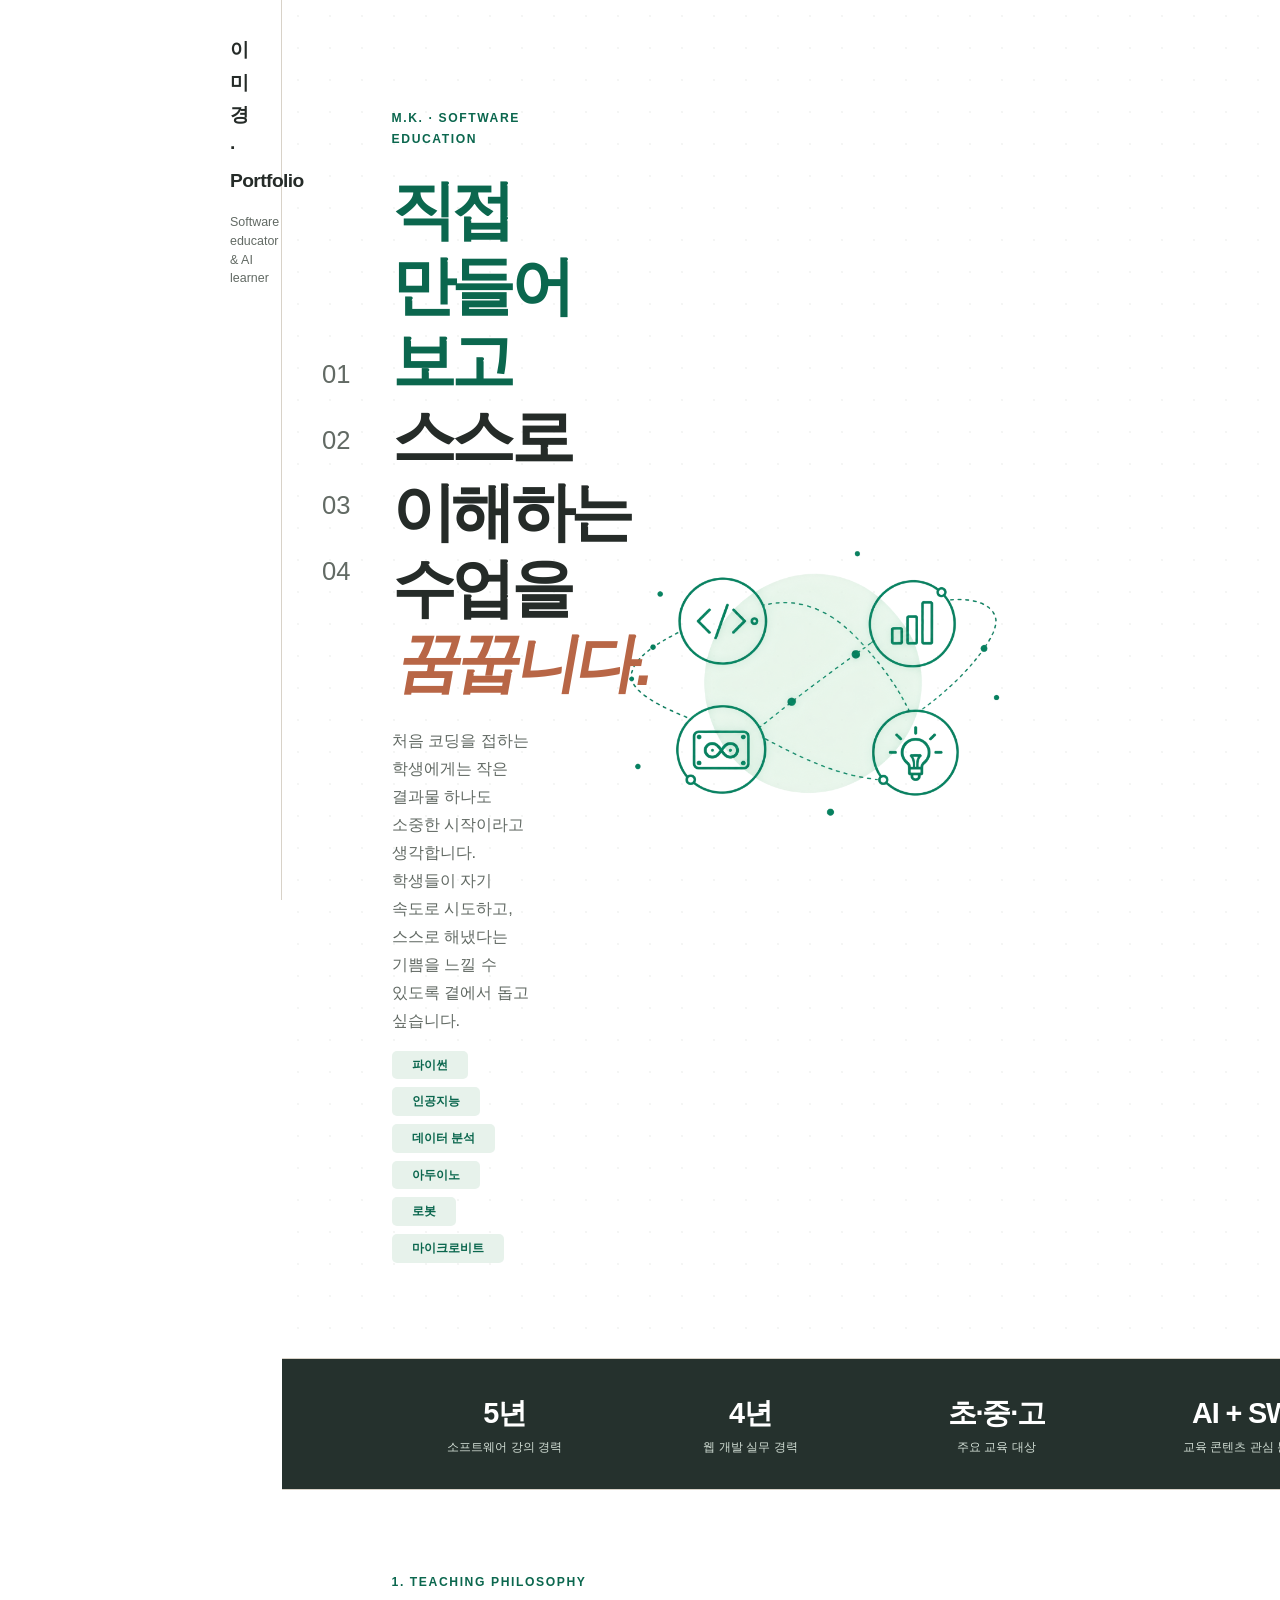
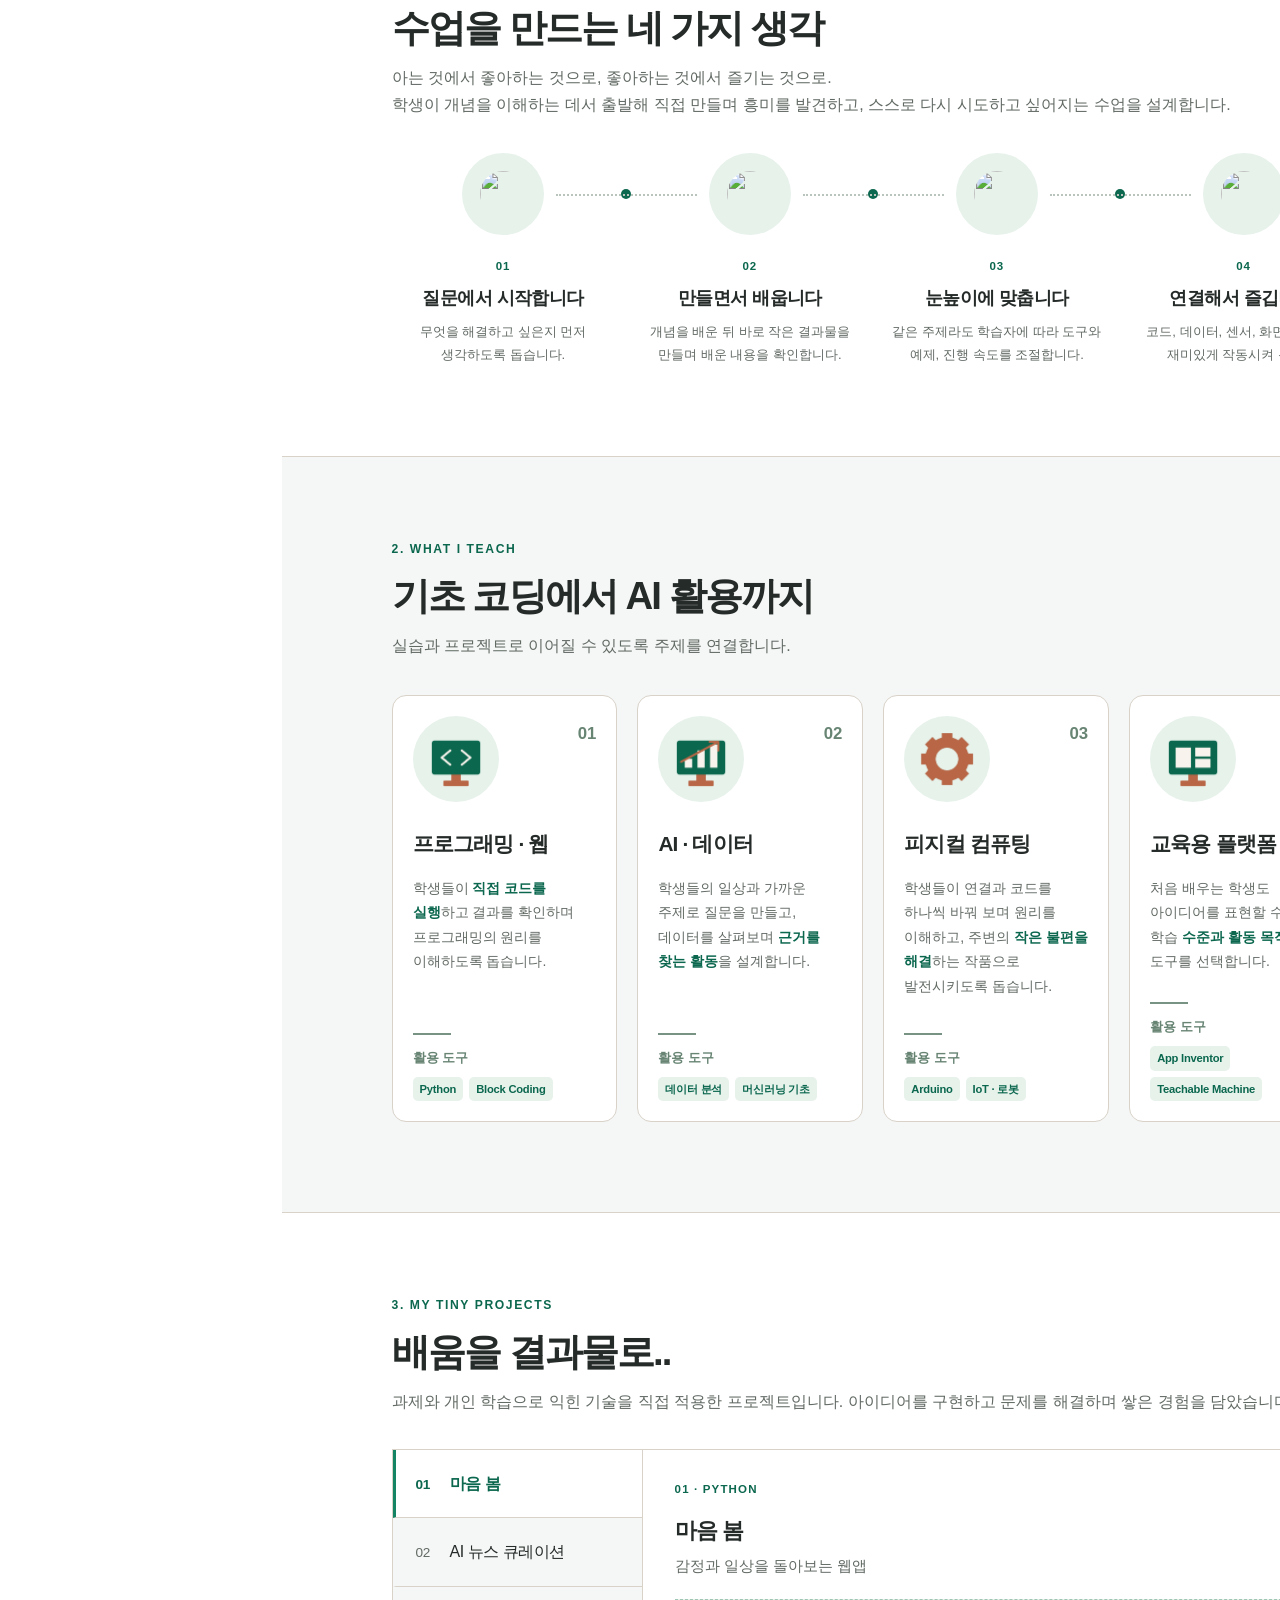
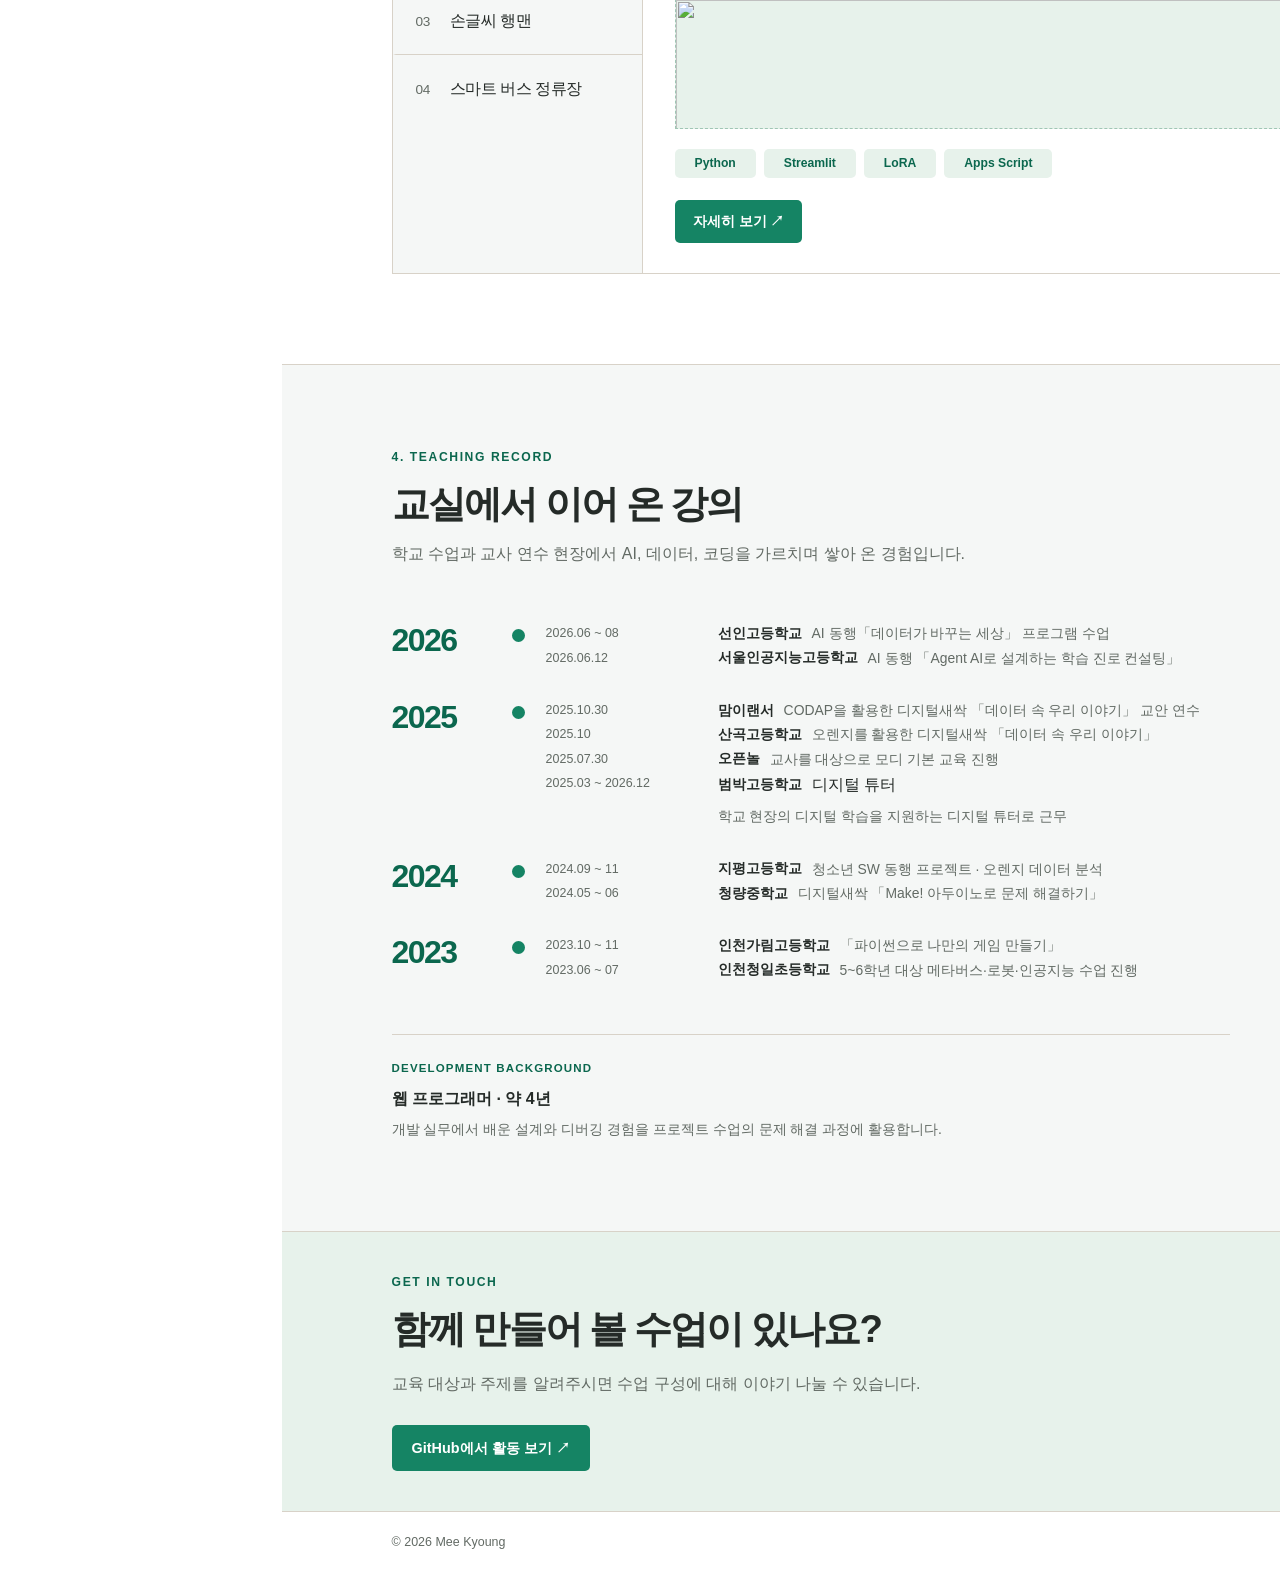
==== index_v2.html @ 3b34ba1f "1111 modify" ====
<!DOCTYPE html>
<html lang="ko">
<head>
  <meta charset="UTF-8">
  <meta name="viewport" content="width=device-width, initial-scale=1.0">
  <meta name="description" content="이미경 소프트웨어 강사의 AI·데이터 분석·피지컬 컴퓨팅 교육 포트폴리오">
  <title>이미경 | 만들면서 배우는 소프트웨어</title>
  <link rel="stylesheet" href="./lib/styles_v2.css">
  <script src="./lib/script_v2.js" defer></script>
</head>
<body>
  <!-- 왼쪽 메뉴 시작 -->
  <header class="site-header">
    <nav class="nav" aria-label="주 메뉴">
      <a class="logo" href="#top">
        <strong>이미경 · Portfolio</strong>
        <span>Software educator<br>&amp; AI learner</span>
      </a>
      <button class="menu-toggle" type="button" aria-label="메뉴 열기"
              aria-expanded="false" aria-controls="nav-links">☰</button>

      <div class="nav-links" id="nav-links">
        <a href="#philosophy"><small>01</small><span class="nav-label">PHILOSOPHY</span></a>
        <a href="#skills"><small>02</small><span class="nav-label">WHAT I TEACH</span></a>
        <a href="#projects"><small>03</small><span class="nav-label">MY TINY PROJECTS</span></a>
        <a href="#career"><small>04</small><span class="nav-label">TEACHING RECORD</span></a>
        <!-- <a href="#resources"><small>05</small><span class="nav-label">CLASS RESOURCES</span></a> -->
      </div>
    </nav>
  </header>
  <!-- 왼쪽 메뉴 끝 -->

  <main>
    <!-- 첫 화면 소개 시작 -->
    <section class="hero" id="top">
      <div class="wrap hero-grid">
        <div class="hero-copy">
          <p class="eyebrow">M.K. · SOFTWARE EDUCATION</p>
          <h1>
<span class="highlight">직접 만들어 보고</span><br>
스스로 이해하는<br>
수업을 <span class="learn-emphasis">꿈꿉니다.</span></h1>
          <p class="hero-description">처음 코딩을 접하는 학생에게는 작은 결과물 하나도 소중한 시작이라고 생각합니다. 학생들이 자기 속도로 시도하고, 스스로 해냈다는 기쁨을 느낄 수 있도록 곁에서 돕고 싶습니다.</p>
          <div class="hero-tags" aria-label="주요 강의 주제">
              <span>파이썬</span><span>인공지능</span><span>데이터 분석</span><span>아두이노</span><span>로봇</span><span>마이크로비트</span>
          </div>
        </div>
        <div class="hero-art">
          <img src="./img/main.png">
        </div>
      </div>
    </section>
    <!-- 첫 화면 소개 끝 -->

    <!-- 경력 요약 숫자 시작 -->
    <section class="numbers">
      <div class="wrap number-grid">
        <div><strong>5년</strong><span>소프트웨어 강의 경력</span></div>
        <div><strong>4년</strong><span>웹 개발 실무 경력</span></div>
        <div><strong>초·중·고</strong><span>주요 교육 대상</span></div>
        <div><strong>AI + SW</strong><span>교육 콘텐츠 관심 분야</span></div>
      </div>
    </section>
    <!--  경력 요약 숫자 끝 -->

    <!--  강의 철학 시작 -->
    <section class="section" id="philosophy">
      <div class="wrap">
        <p class="section-label">1. TEACHING PHILOSOPHY</p>
        <div class="philosophy-heading">
          <h2>수업을 만드는 네 가지 생각</h2>
          <p class="section-lead">아는 것에서 좋아하는 것으로, 좋아하는 것에서 즐기는 것으로.<br>
          학생이 개념을 이해하는 데서 출발해 직접 만들며 흥미를 발견하고, 스스로 다시 시도하고 싶어지는 수업을 설계합니다.</p>
        </div>
        <div class="philosophy-grid">
          <article class="soft-card">
              <img class="philosophy-icon" src="img/icon-question.png" alt="" />
              <span class="card-number">01</span>
            <h3>질문에서 시작합니다</h3>
            <p>무엇을 해결하고 싶은지 먼저 생각하도록 돕습니다.</p>
          </article>
          <article class="soft-card">
              <img class="philosophy-icon" src="img/icon-making.png" alt="" />
              <span class="card-number">02</span>
            <h3>만들면서 배웁니다</h3>
            <p>개념을 배운 뒤 바로 작은 결과물을 만들며 배운 내용을 확인합니다.</p>
          </article>
          <article class="soft-card">
              <img class="philosophy-icon" src="img/icon-personalized.png" alt="" />
              <span class="card-number">03</span>
            <h3>눈높이에 맞춥니다</h3>
            <p>같은 주제라도 학습자에 따라 도구와 예제, 진행 속도를 조절합니다.</p>
          </article>
          <article class="soft-card">
              <img class="philosophy-icon" src="img/icon-connections.png" alt="" />
              <span class="card-number">04</span>
            <h3>연결해서 즐깁니다.</h3>
            <p>코드, 데이터, 센서, 화면을 연결해 재미있게 작동시켜 봅니다.</p>
          </article>
        </div>
      </div>
    </section>
    <!--  강의 철학 끝 -->

    <section class="section section-tint" id="skills">
      <div class="wrap">
        <p class="section-label">2. WHAT I TEACH</p>
        <h2>기초 코딩에서 AI 활용까지</h2>
        <p class="section-lead">실습과 프로젝트로 이어질 수 있도록 주제를 연결합니다.</p>
        
        <div class="skill-grid-4col">

          <article class="skill-card">
            <div class="card-icon-wrapper">
              <div class="icon-circle">
                <img src="./img/icon_code.png" alt="" width="58" height="58">
              </div>
              <span class="skill-card-number" aria-hidden="true">01</span>
            </div>
            <div class="card-content">
              <h3>프로그래밍 · 웹</h3>
              <p class="skill-desc-v2">학생들이 <strong>직접 코드를 실행</strong>하고 결과를 확인하며 프로그래밍의 원리를 이해하도록 돕습니다.</p>
            </div>
            <div class="card-footer">
              <p class="card-tools-label">활용 도구</p>
              <div class="card-tags" aria-label="프로그래밍 · 웹 활용 도구">
                <span>Python</span>
                <span>Block Coding</span>
              </div>
            </div>
          </article>

          <article class="skill-card">
            <div class="card-icon-wrapper">
              <div class="icon-circle">
                <img src="./img/icon_chart.png" alt="" width="58" height="58">
              </div>
              <span class="skill-card-number" aria-hidden="true">02</span>
            </div>
            <div class="card-content">
              <h3>AI · 데이터</h3>
              <p class="skill-desc-v2">학생들의 일상과 가까운 주제로 질문을 만들고, 데이터를 살펴보며 <strong>근거를 찾는 활동</strong>을 설계합니다.</p>
            </div>
            <div class="card-footer">
              <p class="card-tools-label">활용 도구</p>
              <div class="card-tags" aria-label="AI · 데이터 활용 도구">
                <span>데이터 분석</span>
                <span>머신러닝 기초</span>
              </div>
            </div>
          </article>

          <article class="skill-card">
            <div class="card-icon-wrapper">
              <div class="icon-circle">
                <img src="./img/icon_gear.png" alt="" width="58" height="58">
              </div>
              <span class="skill-card-number" aria-hidden="true">03</span>
            </div>
            <div class="card-content">
              <h3>피지컬 컴퓨팅</h3>
              <p class="skill-desc-v2">학생들이 연결과 코드를 하나씩 바꿔 보며 원리를 이해하고, 주변의 <strong>작은 불편을 해결</strong>하는 작품으로 발전시키도록 돕습니다.</p>
            </div>
            <div class="card-footer">
              <p class="card-tools-label">활용 도구</p>
              <div class="card-tags" aria-label="피지컬 컴퓨팅 활용 도구">
                <span>Arduino</span>
                <span>IoT · 로봇</span>
              </div>
            </div>
          </article>

          <article class="skill-card">
            <div class="card-icon-wrapper">
              <div class="icon-circle">
                <img src="./img/icon_platform.png" alt="" width="58" height="58">
              </div>
              <span class="skill-card-number" aria-hidden="true">04</span>
            </div>
            <div class="card-content">
              <h3>교육용 플랫폼</h3>
              <p class="skill-desc-v2">처음 배우는 학생도 아이디어를 표현할 수 있도록 학습 <strong>수준과 활동 목적</strong>에 맞는 도구를 선택합니다.</p>
            </div>
            <div class="card-footer">
              <p class="card-tools-label">활용 도구</p>
              <div class="card-tags" aria-label="교육용 플랫폼 활용 도구">
                <span>App Inventor</span>
                <span>Teachable Machine</span>
              </div>
            </div>
          </article>

        </div>

      </div>
    </section>
    <!--  강의 분야 끝 -->

    <!--  프로젝트 시작 -->       
    <section class="section" id="projects">
      <div class="wrap">
        <p class="section-label">3. MY TINY PROJECTS</p>
        <h2>배움을 결과물로..</h2>
        <p class="section-lead">과제와 개인 학습으로 익힌 기술을 직접 적용한 프로젝트입니다. 아이디어를 구현하고 문제를 해결하며 쌓은 경험을 담았습니다.</p>
        <div class="project-split">
          <!--  왼쪽 프로젝트 목록 시작 -->
          <div class="project-list">
            <button class="project-tab is-active" type="button" data-preview="maeum" aria-current="true"><small>01</small><span>마음 봄</span></button>
            <button class="project-tab" type="button" data-preview="news"><small>02</small><span>AI 뉴스 큐레이션</span></button>
            <button class="project-tab" type="button" data-preview="hangman"><small>03</small><span>손글씨 행맨</span></button>
            <button class="project-tab" type="button" data-preview="iot"><small>04</small><span>스마트 버스 정류장</span></button>
          </div>
          <!--   왼쪽 프로젝트 목록 끝 -->
          <!--   오른쪽 미리보기 패널 시작 (프로젝트마다 1개) -->
          <div class="project-preview">
            <div class="project-pane" data-pane="maeum">
              <span class="project-top">01 · PYTHON </span>
              <strong>마음 봄</strong>
              <p class="project-summary">감정과 일상을 돌아보는 웹앱</p>
              <img class="project-shot" src="./img/mind_small.png">
              <div class="pill-list"><span>Python</span><span>Streamlit</span><span>LoRA</span><span>Apps Script</span></div>
              <button class="project-more" type="button" data-project="maeum" aria-haspopup="dialog">자세히 보기 ↗</button>
            </div>
            <div class="project-pane" data-pane="news" hidden>
              <span class="project-top">02 · AI LITERACY</span>
              <strong>AI 뉴스 큐레이션</strong>
              <p class="project-summary">AI 타임즈 최신 뉴스 Brifing 웹앱</p>
              <img class="project-shot" src="./img/news_small.png">
              <div class="pill-list"><span>Python</span><span>Streamlit</span><span>Gemini API</span></div>
              <button class="project-more" type="button" data-project="news" aria-haspopup="dialog">자세히 보기 ↗</button>
            </div>
            <div class="project-pane" data-pane="hangman" hidden>
              <span class="project-top">03 · GAME</span>
              <strong>손글씨 행맨</strong>
              <p class="project-summary">직접 쓴 글자로 진행하는 단어 게임</p>
              <img class="project-shot" src="./img/hang_small.png">
              <div class="pill-list"><span>Python</span><span>Streamlit</span><span>EMNIST</span></div>
              <button class="project-more" type="button" data-project="hangman" aria-haspopup="dialog">자세히 보기 ↗</button>
            </div>
            <div class="project-pane" data-pane="iot" hidden>
              <span class="project-top">04 · ARDUINO IOT</span>
              <strong>교통 약자를 위한 스마트 버스정류장</strong>
              <p class="project-summary">전광판 웹앱, Arduino 버스정류장</p>
              <img class="project-shot" src="./img/bus_small.png">
              <div class="pill-list"><span>Arduino</span><span>Serial</span><span>Streamlit</span></div>
              <button class="project-more" type="button" data-project="iot" aria-haspopup="dialog">자세히 보기 ↗</button>
            </div>
          </div>
          <!-- 오른쪽 미리보기 패널 끝 -->
        </div>
      </div>
    </section>
    <!--  프로젝트 끝 -->


    <!--  강의 경력 시작 -->
    <section class="section section-tint" id="career" aria-labelledby="career-title">
      <div class="wrap">
        <p class="section-label">4. TEACHING RECORD</p>
        <h2 id="career-title">교실에서 이어 온 강의</h2>
        <p class="section-lead">학교 수업과 교사 연수 현장에서 AI, 데이터, 코딩을 가르치며 쌓아 온 경험입니다.</p>
        <!-- 연도별로 묶고, 각 연도 안에서는 최근 이력부터 배치합니다. -->
        <div class="career-timeline">
          <div class="career-year-group">
            <h3 class="career-year">2026</h3>
            <ol class="career-events career-events--inline">
              <li class="career-event">
                <div class="career-date">
                  <time datetime="2026-06">2026.06 ~ 08</time>
                </div>
                <div class="career-content career-meta">
                  <span class="career-school">선인고등학교</span>
                  <p>AI 동행「데이터가 바꾸는 세상」 프로그램 수업</p>
                </div>
              </li>
              <li class="career-event">
                <div class="career-date">
                  <time datetime="2026-06-12">2026.06.12</time>
                </div>
                <div class="career-content career-meta">
                  <span class="career-school">서울인공지능고등학교</span>
                  <p>AI 동행 「Agent AI로 설계하는 학습 진로 컨설팅」</p>
                </div>
              </li>
            </ol>
          </div>

          <div class="career-year-group">
            <h3 class="career-year">2025</h3>
            <ol class="career-events career-events--inline">
              <li class="career-event">
                <div class="career-date">
                  <time>2025.10.30</time>
                </div>
                <div class="career-content career-meta">
                  <span class="career-school">맘이랜서</span>
                  <p>CODAP을 활용한 디지털새싹 「데이터 속 우리 이야기」 교안 연수</p>
                </div>
              </li>
              <li class="career-event">
                <div class="career-date">
                  <time>2025.10</time>
                </div>
                <div class="career-content career-meta">
                  <span class="career-school">산곡고등학교</span>
                  <p>오렌지를 활용한 디지털새싹 「데이터 속 우리 이야기」</p>
                </div>
              </li>
              <li class="career-event">
                <div class="career-date">
                  <time>2025.07.30</time>
                </div>
                <div class="career-content career-meta">
                  <span class="career-school">오픈놀</span>
                  <p>교사를 대상으로 모디 기본 교육 진행</p>
                </div>
              </li> 
              <li class="career-event">
                <div class="career-date">
                  <time>2025.03 ~ 2026.12</time>
                </div>
                <div class="career-content career-meta">
                  <span class="career-school">범박고등학교</span>
                  <span class="career-role">디지털 튜터</span>
                  <p>학교 현장의 디지털 학습을 지원하는 디지털 튜터로 근무</p>
                </div>
              </li>                            
            </ol>
          </div>
          
          <div class="career-year-group">
            <h3 class="career-year">2024</h3>
            <ol class="career-events career-events--inline">
              <li class="career-event">
                <div class="career-date">
                  <time>2024.09 ~ 11</time>
                </div>
                <div class="career-content career-meta">
                  <span class="career-school">지평고등학교</span>
                  <p>청소년 SW 동행 프로젝트 · 오렌지 데이터 분석</p>
                </div>
              </li>
              <li class="career-event">
                <div class="career-date">
                  <time>2024.05 ~ 06</time>
                </div>
                <div class="career-content career-meta">
                  <span class="career-school">청량중학교</span>
                  <p>디지털새싹 「Make! 아두이노로 문제 해결하기」</p>
                </div>
              </li>
            </ol>
          </div>
          
          <div class="career-year-group">
            <h3 class="career-year">2023</h3>
            <ol class="career-events career-events--inline">
              <li class="career-event">
                <div class="career-date">
                  <time>2023.10 ~ 11</time>
                </div>
                <div class="career-content career-meta">
                  <span class="career-school">인천가림고등학교</span>
                  <p>「파이썬으로 나만의 게임 만들기」</p>
                </div>
              </li>
              <li class="career-event">
                <div class="career-date">
                  <time>2023.06 ~ 07</time>
                </div>
                <div class="career-content career-meta">
                  <span class="career-school">인천청일초등학교</span>
                  <p>5~6학년 대상 메타버스·로봇·인공지능 수업 진행</p>
                </div>
              </li>
            </ol>
          </div>
        </div>
        <div class="background">
          <span>DEVELOPMENT BACKGROUND</span>
          <strong>웹 프로그래머 · 약 4년</strong>
          <p>개발 실무에서 배운 설계와 디버깅 경험을 프로젝트 수업의 문제 해결 과정에 활용합니다.</p>
        </div>
      </div>
    </section>
    <!-- 강의 경력 끝 -->

    <!-- 강의 문의 시작 -->
    <section class="contact" id="contact">
      <div class="wrap contact-inner">
        <p class="section-label">GET IN TOUCH</p>
        <h2>함께 만들어 볼 수업이 있나요?</h2>
        <p>교육 대상과 주제를 알려주시면 수업 구성에 대해 이야기 나눌 수 있습니다.</p>
        <a class="btn btn-primary" href="https://github.com/huduby777" target="_blank">GitHub에서 활동 보기 ↗</a>
      </div>
    </section>
    <!-- 강의 문의 끝 -->
  </main>

  <!-- 화면 오른쪽 아래 TOP 버튼 시작 -->
  <button class="back-to-top" id="back-to-top" type="button">TOP ↑</button>
  <!-- 화면 오른쪽 아래 TOP 버튼 끝 -->

  <!-- 프로젝트 상세 팝업 시작 -->
  <dialog class="project-dialog" id="project-dialog">
    <button class="dialog-close" type="button">×</button>
    <p class="section-label" id="dialog-category"></p>
    <h2 id="dialog-title"></h2>
    <div id="dialog-img">이미지</div>
    <div id="dialog-details"></div>
  </dialog>
  <!-- 프로젝트 상세 팝업 끝 -->

  <!-- 푸터 시작 -->
  <footer class="footer"><div class="wrap"><span>© <span id="year"></span> Mee Kyoung </span>&nbsp;</div></footer>
  <!-- 푸터 끝 -->
</body>
</html>
---- lib/styles_v2.css ----
/* 1. 색상과 기본 설정 */
:root {
  --accent: #158464;
  --accent-dark: #0b674e;
  --accent-soft: #e7f2eb;
  --ink: #252b28;
  --muted: #626a64;
  --paper: #ffffff;
  --wash: #f5f7f6;
  --card: #ffffff;
  --line: #d8d2c8;
  --dark: #25312d;
  --sidebar-width: clamp(100px, 22vw, 420px);
}
* { box-sizing: border-box; }
html { scroll-behavior: smooth; }
body {
  margin: 0;
  color: var(--ink);
  background: var(--paper);
  font-family: "Pretendard", "Noto Sans KR", "Malgun Gothic", Arial, sans-serif;
  line-height: 1.7;
}
a { color: inherit; text-decoration: none; }
button { font: inherit; cursor: pointer; }
:focus-visible { outline: 3px solid var(--accent); outline-offset: 3px; }
.wrap {
  width: min(100% - 35px, 980px);
  margin-left: 110px;
  margin-right: auto;
  padding: 0;
}
section { scroll-margin-top: 20px; }

/* 2. 왼쪽 메뉴 */
.site-header {
  position: fixed;
  inset: 0 auto 0 0;
  z-index: 20;
  width: var(--sidebar-width);
  background: var(--paper);
  border-right: 1px solid var(--line);
}
.nav {
  height: 100%;
  padding: 34px 24px 34px 230px;
  display: flex;
  flex-direction: column;
}
.logo { display: flex; flex-direction: column; gap: 16px; }
.logo strong { font-size: 1.2rem; font-weight: 750; letter-spacing: -.03em; }
.logo span { color: var(--muted); font-size: .78rem; line-height: 1.5; }
.nav-links {
  display: flex;
  flex-direction: column;
  gap: 8px;
  margin-top: 58px;
}
.nav-links a {
  position: relative;
  align-self: flex-start;
  display: flex;
  align-items: baseline;
  margin-left: 80px;
  padding: 7px 12px;
  font-size: 1.0rem;
}
.nav-links small {
  width: 18px;
  color: var(--muted);
  font-size: 1.6rem;
  transition: color .2s;
}
.nav-links a:hover small, .nav-links a.is-active small { color: var(--accent-dark); font-weight: 700; }
.nav-links .nav-label {
  position: absolute;
  right: 100%;
  top: 50%;
  padding-right: 4px;
  white-space: nowrap;
  color: var(--accent-dark);
  font-weight: 700;
  opacity: 0;
  visibility: hidden;
  pointer-events: none;
  transform: translateY(calc(-50% + 14px));
  transition: opacity .3s ease, transform .3s ease, visibility .3s;
}
/* 현재 활성화된 섹션(.is-active)일 때도 메뉴명이 보이도록 추가 */
.nav-links a:hover .nav-label,
.nav-links a:focus-visible .nav-label,
.nav-links a.is-active .nav-label {
  opacity: 1;
  visibility: visible;
  pointer-events: auto;
  transform: translateY(-50%);
}
.menu-toggle { display: none; }
main, .footer { margin-left: var(--sidebar-width); }

/* 3. 첫 화면 소개 */
.hero {
  background-color: var(--paper);
  background-image: radial-gradient(circle, rgba(107, 121, 111, .07) .7px, transparent 1px);
  background-size: 32px 32px;
  border-bottom: 1px solid var(--line);
  padding: 108px 0 95px;
}
.hero .wrap.hero-grid {
  width: min(calc(100% - 350px), 1400px);
  margin-left: 110px;
  margin-right: auto;
  display: grid;
  grid-template-columns: minmax(0, 1fr) minmax(300px, 450px);
  align-items: center;
  gap: 48px;
}
.hero-art img { display: block; width: 100%; height: auto; }
.hero-copy { max-width: 760px; }
.eyebrow, .section-label {
  margin: 0;
  color: var(--accent-dark);
  font-size: .76rem;
  letter-spacing: .13em;
  font-weight: 800;
}
.hero h1 {
  font-size: clamp(2.1rem, 5vw, 4.1rem);
  line-height: 1.18;
  letter-spacing: -.07em;
  word-break: keep-all;
  margin: 24px 0;
}
.highlight { color: var(--accent-dark); }
.hero-description {
  max-width: 650px;
  color: var(--muted);
  font-size: 1.03rem;
  word-break: keep-all;
}
.hero .learn-emphasis {
  display: inline-block;
  color: #B86646;             /* 차분한 주황빛 갈색 */
  font-style: normal;
  transform: skewX(-10deg);    /* 오른쪽으로 살짝 기울이기 */
  transform-origin: left bottom;
}
.btn {
  display: inline-flex;
  align-items: center;
  justify-content: center;
  min-height: 46px;
  padding: 10px 20px;
  border-radius: 5px;
  font-size: .9rem;
  font-weight: 750;
}
.btn-primary { background: var(--accent); color: #fff; }
.btn-secondary { border: 1px solid var(--line); background: var(--card); }
.hero-tags, .pill-list { display: flex; flex-wrap: wrap; gap: 8px; }
.hero-tags span, .pill-list span {
  padding: 4px 20px;
  color: var(--accent-dark);
  background: var(--accent-soft);
  border-radius: 5px;
  font-size: .76rem;
  font-weight: 700;
}
/**/
/* --------------------------------------
   2번 섹션 카드: 원형 아이콘 + 왼쪽 정렬
   이 영역에만 적용하도록 #skills 선택자로 범위를 제한합니다.
--------------------------------------- */
#skills .skill-grid-4col {
  display: grid;
  grid-template-columns: repeat(4, minmax(0, 1fr));
  gap: 20px;
  margin-top: 36px;
  align-items: stretch;
}

#skills .skill-card {
  /* 아이콘 원의 위쪽·왼쪽 여백을 같은 값으로 유지합니다. */
  --skill-card-padding: 20px;
  display: flex;
  flex-direction: column;
  min-width: 0;
  padding: var(--skill-card-padding);
  background: var(--card);
  border: 1px solid var(--line);
  border-radius: 14px;
}

#skills .card-icon-wrapper {
  display: flex;
  align-items: flex-start;
  justify-content: space-between;
  gap: 12px;
  margin: 0 0 28px;
}

#skills .icon-circle {
  display: flex;
  align-items: center;
  justify-content: center;
  flex: 0 0 86px;
  width: 86px;
  height: 86px;
  border-radius: 50%;
  background: var(--accent-soft);
}

#skills .icon-circle img {
  display: block;
  width: 58px;
  height: 58px;
  object-fit: contain;
}

#skills .skill-card-number {
  margin-top: 8px;
  color: #688574;
  font-size: 1.05rem;
  font-weight: 800;
  line-height: 1.2;
}

#skills .card-content {
  flex: 1;
  min-width: 0;
  text-align: left;
}

#skills .card-content h3 {
  margin: 0 0 18px;
  color: var(--ink);
  font-size: 1.3rem;
  font-weight: 800;
  line-height: 1.35;
  letter-spacing: -0.04em;
  word-break: keep-all;
}

#skills .skill-desc-v2 {
  margin: 0;
  color: var(--muted);
  font-size: 0.875rem;
  line-height: 1.75;
  word-break: keep-all;
  overflow-wrap: anywhere;
}

#skills .skill-desc-v2 strong {
  color: var(--accent-dark);
  font-weight: 800;
}

#skills .card-footer {
  margin-top: 28px;
}

#skills .card-footer::before {
  content: "";
  display: block;
  width: 38px;
  height: 2px;
  margin-bottom: 14px;
  background: #789283;
}

#skills .card-tools-label {
  margin: 0 0 10px;
  color: #688574;
  font-size: 0.8rem;
  font-weight: 700;
  line-height: 1.4;
}

#skills .card-tags {
  display: flex;
  flex-wrap: wrap;
  align-items: flex-start;
  gap: 6px;
}

#skills .card-tags span {
  display: inline-block;
  padding: 4px 7px;
  border-radius: 5px;
  background: var(--accent-soft);
  color: var(--accent-dark);
  font-size: 0.7rem;
  font-weight: 800;
  line-height: 1.5;
  letter-spacing: -0.02em;
  white-space: nowrap;
}

/**/
/* 4. 경력 요약 */
.numbers {
  padding: 30px 0;
  background: var(--dark);
  color: #fff;
  border-bottom: 1px solid var(--line);
}
.number-grid {
  display: grid;
  grid-template-columns: repeat(4, 1fr);
  gap: 20px;
  text-align: center;
}
.number-grid div { display: grid; }
.number-grid strong { font-size: 1.8rem; letter-spacing: -.04em; }
.number-grid span { color: #d3dfd6; font-size: .78rem; }

/* 5. 공통 섹션과 강의 분야 */
.section { padding: 82px 0 90px; border-bottom: 1px solid var(--line); }
.section-tint { background: var(--wash); }
.section h2, .contact h2 {
  margin: 11px 0;
  font-size: clamp(1.8rem, 3vw, 2.45rem);
  line-height: 1.3;
  letter-spacing: -.05em;
  word-break: keep-all;
}
.section-lead { margin: 0 0 34px; color: var(--muted); word-break: keep-all; }
.resource-card { background: var(--card); padding: 25px; }
.resource-card h3 { margin: 10px 0 7px; font-size: 1.08rem; letter-spacing: -.03em; }
.resource-card p { margin: 0; color: var(--muted); font-size: .9rem; }
.card-number, .resource-card > span { color: var(--accent-dark); font-size: .82rem; font-weight: 800; }

/* 6. 강의 철학 */
.philosophy-grid {
  --icon-size: 82px;
  --gap: 24px;
  display: grid;
  grid-template-columns: repeat(4, minmax(0, 1fr));
  gap: var(--gap);
  border: 0;
  background: none;
  margin-top: 8px;
}
.soft-card {
  position: relative;
  display: flex;
  flex-direction: column;
  align-items: center;
  text-align: center;
  padding: 0;
  background: none;
}
.soft-card img.philosophy-icon {
  position: static;
  width: var(--icon-size);
  height: var(--icon-size);
  padding: 18px;
  border-radius: 50%;
  background: var(--accent-soft);
  object-fit: contain;
}
.soft-card .card-number { margin-top: 22px; font-size: .72rem; letter-spacing: .08em; }
.soft-card h3 {
  margin: 6px 0 8px;
  font-size: 1.15rem;
  letter-spacing: -.03em;
  word-break: keep-all;
}
.soft-card p {
  margin: 0;
  color: var(--muted);
  font-size: .82rem;
  word-break: keep-all;
}
.soft-card:not(:last-child)::after {
  content: "";
  position: absolute;
  top: calc(var(--icon-size) / 2);
  left: calc(50% + var(--icon-size) / 2 + 12px);
  width: calc(100% + var(--gap) - var(--icon-size) - 24px);
  border-top: 2px dotted #b9c4bc;
}
.soft-card:not(:last-child)::before {
  content: "";
  position: absolute;
  top: calc(var(--icon-size) / 2 - 5px);
  left: calc(100% + var(--gap) / 2 - 5px);
  width: 10px;
  height: 10px;
  border-radius: 50%;
  background: var(--accent-dark);
}

/* 7. 프로젝트 목록과 미리보기 */
.project-split {
  display: grid;
  grid-template-columns: 250px minmax(0, 1fr);
  border: 1px solid var(--line);
  background: var(--card);
}
.project-list { background: var(--wash); border-right: 1px solid var(--line); }
.project-tab {
  display: flex;
  gap: 14px;
  align-items: baseline;
  width: 100%;
  padding: 20px 20px;
  border: 0;
  border-bottom: 1px solid var(--line);
  border-left: 3px solid transparent;
  background: transparent;
  color: var(--ink);
  text-align: left;
  font-size: 1rem;
  letter-spacing: -.03em;
}
.project-tab:last-child { border-bottom: 0; }
.project-tab small { width: 20px; color: var(--muted); font-size: .85rem; }
.project-tab:hover { background: #eef2ef; }
.project-tab.is-active {
  background: var(--card);
  border-left-color: var(--accent);
  margin-right: -1px;
  color: var(--accent-dark);
  font-weight: 700;
}
.project-tab.is-active small { color: var(--accent-dark); font-weight: 800; }
.project-pane {
  display: flex;
  flex-direction: column;
  min-height: 360px;
  padding: 30px 32px;
}
.project-pane[hidden] { display: none; }
.project-top {
  color: var(--accent-dark);
  font-size: .72rem;
  font-weight: 800;
  letter-spacing: .1em;
}
.project-pane strong { margin: 12px 0 4px; font-size: 1.4rem; letter-spacing: -.04em; }
.project-summary { margin: 0; color: var(--muted); font-size: .92rem; }
.project-shot {
  display: flex;
  align-items: center;
  justify-content: center;
  width: 100%;
  height: 130px;
  margin: 20px 0;
  object-fit: cover;
  background: var(--accent-soft);
  border: 1px dashed #9fc6b4;
  color: var(--accent);
  font-size: 2.2rem;
}
.project-pane .pill-list { margin-bottom: 22px; }
.project-more {
  align-self: flex-start;
  margin-top: auto;
  padding: 10px 18px;
  border: 0;
  border-radius: 5px;
  background: var(--accent);
  color: #fff;
  font-size: .88rem;
  font-weight: 750;
}
.project-more:hover { background: var(--accent-dark); }

/* 8. 강의 이력 — 항목 간격 16px / 연도 간격 28px / 들여쓰기 30px */
#career { --career-item-gap: 16px; --career-year-gap: 28px; --career-list-indent: 30px; }
#career > .wrap { width: min(calc(100% - 160px), 980px); }
.career-timeline { display: grid; gap: var(--career-year-gap); padding: 20px 0; }
.career-year-group { display: grid; grid-template-columns: 92px minmax(0, 1fr); gap: 32px; }
.career-year {
  margin: 0;
  color: var(--accent-dark);
  font-size: 2rem;
  font-weight: 750;
  line-height: 1.2;
  letter-spacing: -.05em;
  font-variant-numeric: tabular-nums;
}
.career-events {
  display: grid;
  align-content: start;
  gap: var(--career-item-gap);
  min-width: 0;
  margin: 0;
  padding: 0 0 0 var(--career-list-indent);
  list-style: none;
}
.career-event {
  position: relative;
  display: grid;
  grid-template-columns: 148px minmax(0, 1fr);
  align-items: start;
  column-gap: 24px;
}
.career-event::before {
  content: "";
  position: absolute;
  top: 8px;
  left: calc(-1 * var(--career-list-indent) - 4px);
  width: 9px;
  height: 9px;
  border: 2px solid var(--accent);
  border-radius: 50%;
  background: var(--wash);
}
.career-event:first-child::before { background: var(--accent); }
.career-events--inline { gap: 0; }
.career-events--inline .career-event + .career-event::before { content: none; }
.career-date {
  padding-top: 2px;
  color: var(--muted);
  font-size: .78rem;
  line-height: 1.7;
  font-variant-numeric: tabular-nums;
  white-space: nowrap;
}
.career-date-note {
  display: block;
  margin-top: 4px;
  font-size: .72rem;
  white-space: normal;
}
.career-content { min-width: 0; }
.career-meta {
  display: flex;
  align-items: center;
  flex-wrap: wrap;
  gap: 6px 10px;
}
.career-school {
  font-size: .85rem;
  font-weight: 600;
  word-break: keep-all;
  overflow-wrap: anywhere;
}

.career-role-neutral { border-color: var(--line); background: transparent; color: var(--muted); }
.career-content p {
  margin: 0;
  color: var(--muted);
  font-size: .87rem;
  line-height: 1.75;
  word-break: keep-all;
  overflow-wrap: anywhere;
}
.career-sr-only {
  position: absolute;
  width: 1px;
  height: 1px;
  padding: 0;
  overflow: hidden;
  clip-path: inset(50%);
  white-space: nowrap;
  border: 0;
}

/* 9. 자료실과 개발 경력 */
.resource-grid {
  display: grid;
  grid-template-columns: repeat(3, minmax(0, 1fr));
  gap: 1px;
  border: 1px solid var(--line);
  background: var(--line);
}
.background { margin-top: 32px; padding-top: 24px; border-top: 1px solid var(--line); }
.background span {
  display: block;
  color: var(--accent-dark);
  font-size: .72rem;
  font-weight: 800;
  letter-spacing: .1em;
}
.background strong { display: block; margin: 6px 0; }
.background p { margin: 0; color: var(--muted); font-size: .87rem; }
.resource-card { min-height: 160px; }
.resource-card small {
  display: block;
  margin-top: 18px;
  color: var(--accent-dark);
  font-weight: 700;
}

/* 10. 연락처와 푸터 */
.contact {
  padding: 40px 0;
  background: var(--accent-soft);
  color: var(--ink);
  border-bottom: 1px solid var(--line);
}
.contact .section-label { color: var(--accent-dark); }
.contact p:not(.section-label) { margin-bottom: 28px; color: var(--muted); }
.footer { padding: 20px 0; color: var(--muted); font-size: .78rem; }
.footer .wrap { display: flex; justify-content: space-between; gap: 12px; }

/* 11. TOP 버튼 */
.back-to-top {
  position: fixed;
  z-index: 15;
  right: 24px;
  bottom: 24px;
  padding: 10px 14px;
  border: 1px solid var(--line);
  border-radius: 6px;
  background: var(--card);
  color: var(--accent-dark);
  box-shadow: 0 6px 22px rgba(25, 40, 31, .12);
  font-size: .8rem;
  font-weight: 800;
  opacity: 0;
  visibility: hidden;
  transform: translateY(8px);
  transition: opacity .2s, transform .2s, visibility .2s;
}
.back-to-top.is-visible { opacity: 1; visibility: visible; transform: translateY(0); }

/* 12. 프로젝트 팝업 — script.js 연결 선택자 유지 */
.project-dialog {
  width: 800px;
  max-width: 90vw;
  max-height: 85vh;
  overflow: auto;
  padding: 24px;
  border: 0;
  border-radius: 16px;
  background: var(--card);
  color: var(--ink);
}
.project-dialog::backdrop { background: rgba(15, 34, 26, .58); }
.project-dialog h2 { letter-spacing: -.05em; }
.project-dialog h3 { margin: 21px 0 5px; font-size: .98rem; }
.project-dialog p:not(.section-label) { margin: 0; color: var(--muted); font-size: .91rem; }
.dialog-close {
  position: absolute;
  top: 8px;
  right: 16px;
  border: 0;
  background: none;
  color: var(--ink);
  font-size: 2rem;
}
#dialog-img { margin: 20px 0; }
#dialog-img img {
  display: block;
  margin: 0 auto;
  max-width: 100%;
  height: auto;
  border: 1px solid #d1d5db;
  border-radius: 12px;
  padding: 6px;
  background-color: #fff;
  box-sizing: border-box;
}
#dialog-details p { white-space: pre-line; line-height: 1.8; }

/* 13. 반응형 — 동일 breakpoint를 한곳에 모았습니다. */
@media (max-width: 1100px) {
  .career-event { grid-template-columns: minmax(0, 1fr); row-gap: 8px; }
  .career-date-note { display: inline; margin-left: 8px; }
  .career-events--inline { gap: var(--career-item-gap); }
}
@media (max-width: 900px) {
  #career > .wrap { width: calc(100% - 48px); margin-inline: auto; }
  .site-header {
    position: relative;
    width: 100%;
    border-right: 0;
    border-bottom: 1px solid var(--line);
  }
  main,
  .footer { margin-left: 0; }
  .nav { height: auto; padding: 20px 24px; }
  .wrap { width: min(100% - 48px, 1080px); margin-inline: auto; padding: 0; }
  .nav-links a {
    align-self: stretch;
    margin-left: 0;
    padding: 7px 0;
    gap: 18px;
  }
  .nav-links a .nav-label,
  .nav-links a:hover .nav-label,
  .nav-links a:focus-visible .nav-label {
    position: static;
    opacity: 1;
    visibility: visible;
    pointer-events: auto;
    transform: none;
    padding-right: 0;
    color: inherit;
    font-weight: 400;
  }
  .nav-links a:hover .nav-label, .nav-links a.is-active .nav-label { color: var(--accent-dark); font-weight: 700; }
  .philosophy-grid { grid-template-columns: repeat(2, minmax(0, 1fr)); row-gap: 40px; }
  .soft-card::before, .soft-card::after { display: none !important; }
}
@media (max-width: 700px) {
  #career { --career-list-indent: 24px; --career-year-gap: 24px; }
  .career-year-group { grid-template-columns: minmax(0, 1fr); gap: 16px; }
  .career-year { font-size: 1.75rem; }
  .career-events { margin-left: 5px; }
  .career-date { white-space: normal; }
  .career-date time { white-space: nowrap; }
  .career-date-note { display: block; margin: 3px 0 0; }
  .project-split { grid-template-columns: 1fr; }
  .project-list { border-right: 0; border-bottom: 1px solid var(--line); }
  .project-pane { padding: 24px 20px; }
}
@media (max-width: 520px) {
  .philosophy-grid { grid-template-columns: 1fr; }
}
@media (max-width: 1000px) {
  #skills .skill-grid-4col {
    grid-template-columns: repeat(2, minmax(0, 1fr)); /* 아이패드 등에서는 2줄 2칸으로 */
  }
}

@media (max-width: 600px) {
  #skills .skill-grid-4col {
    grid-template-columns: 1fr; /* 스마트폰에서는 1줄 1칸으로 길게 */
  }
}
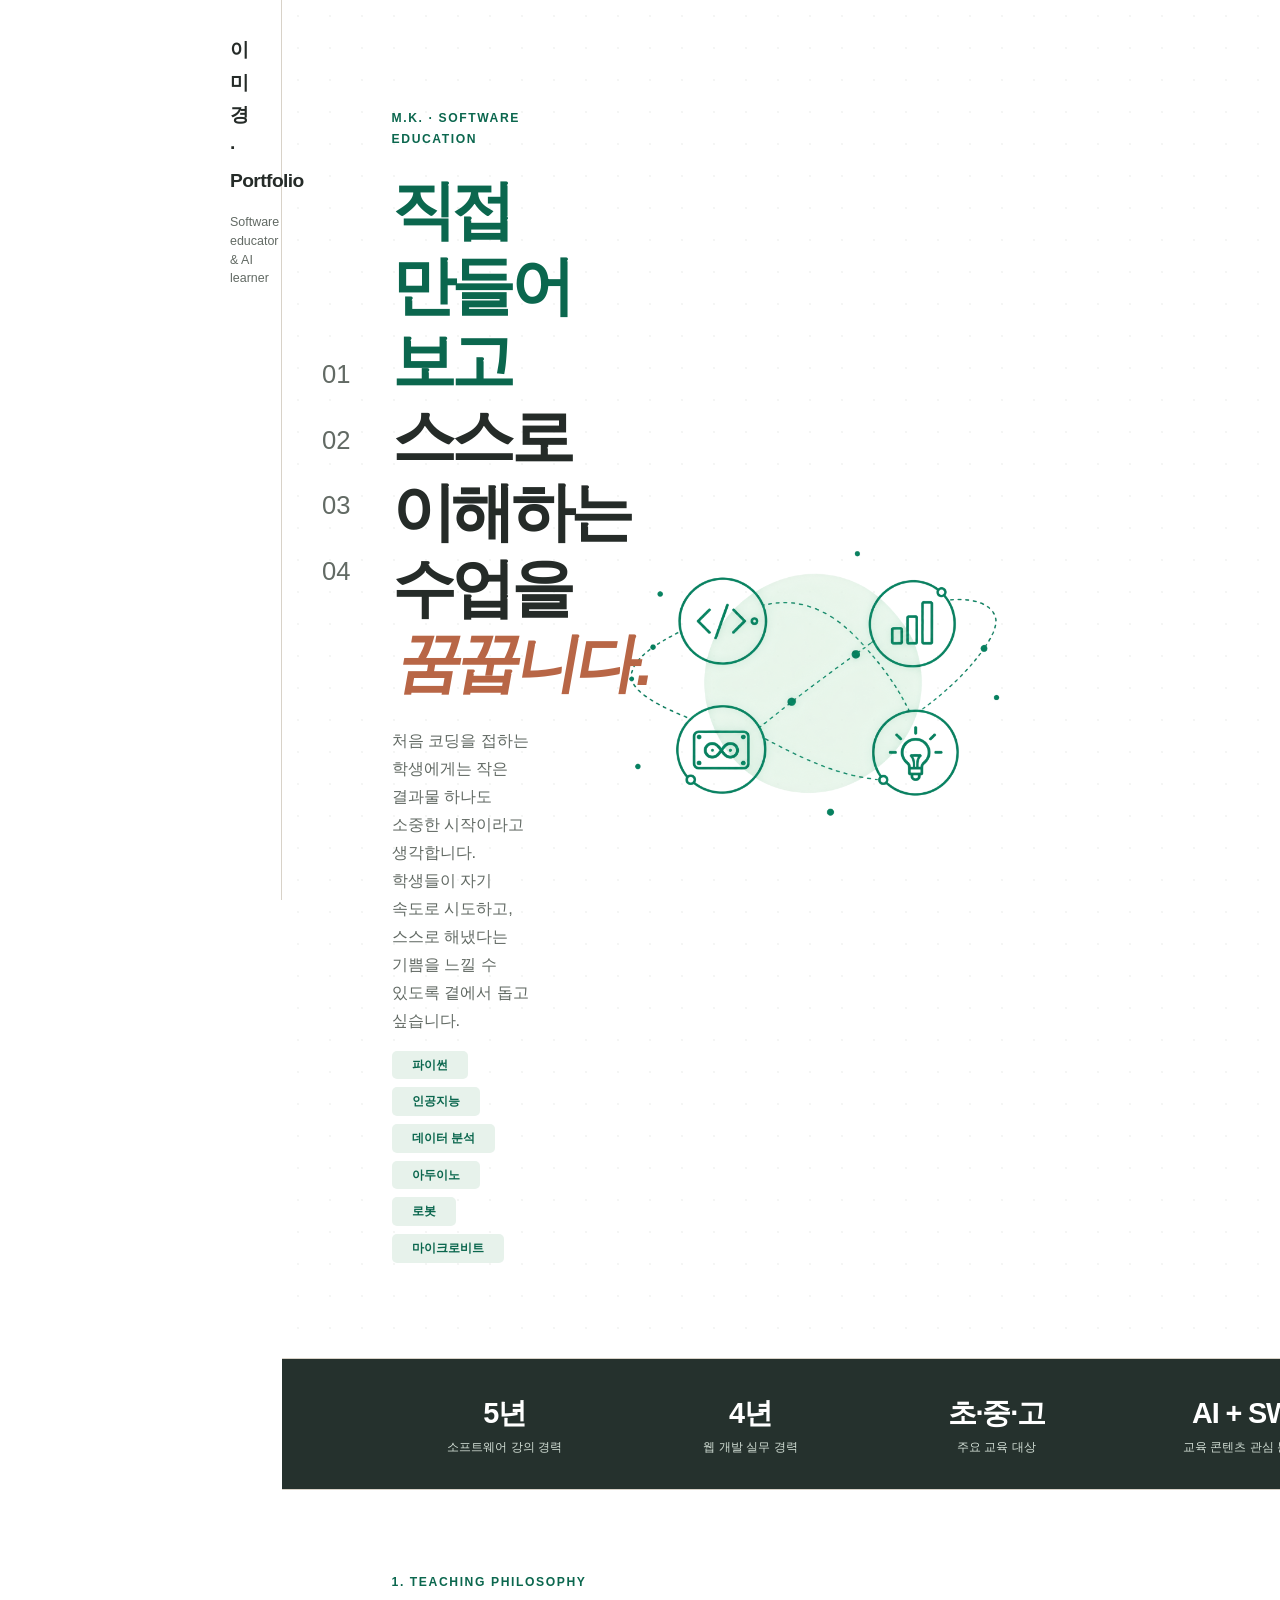
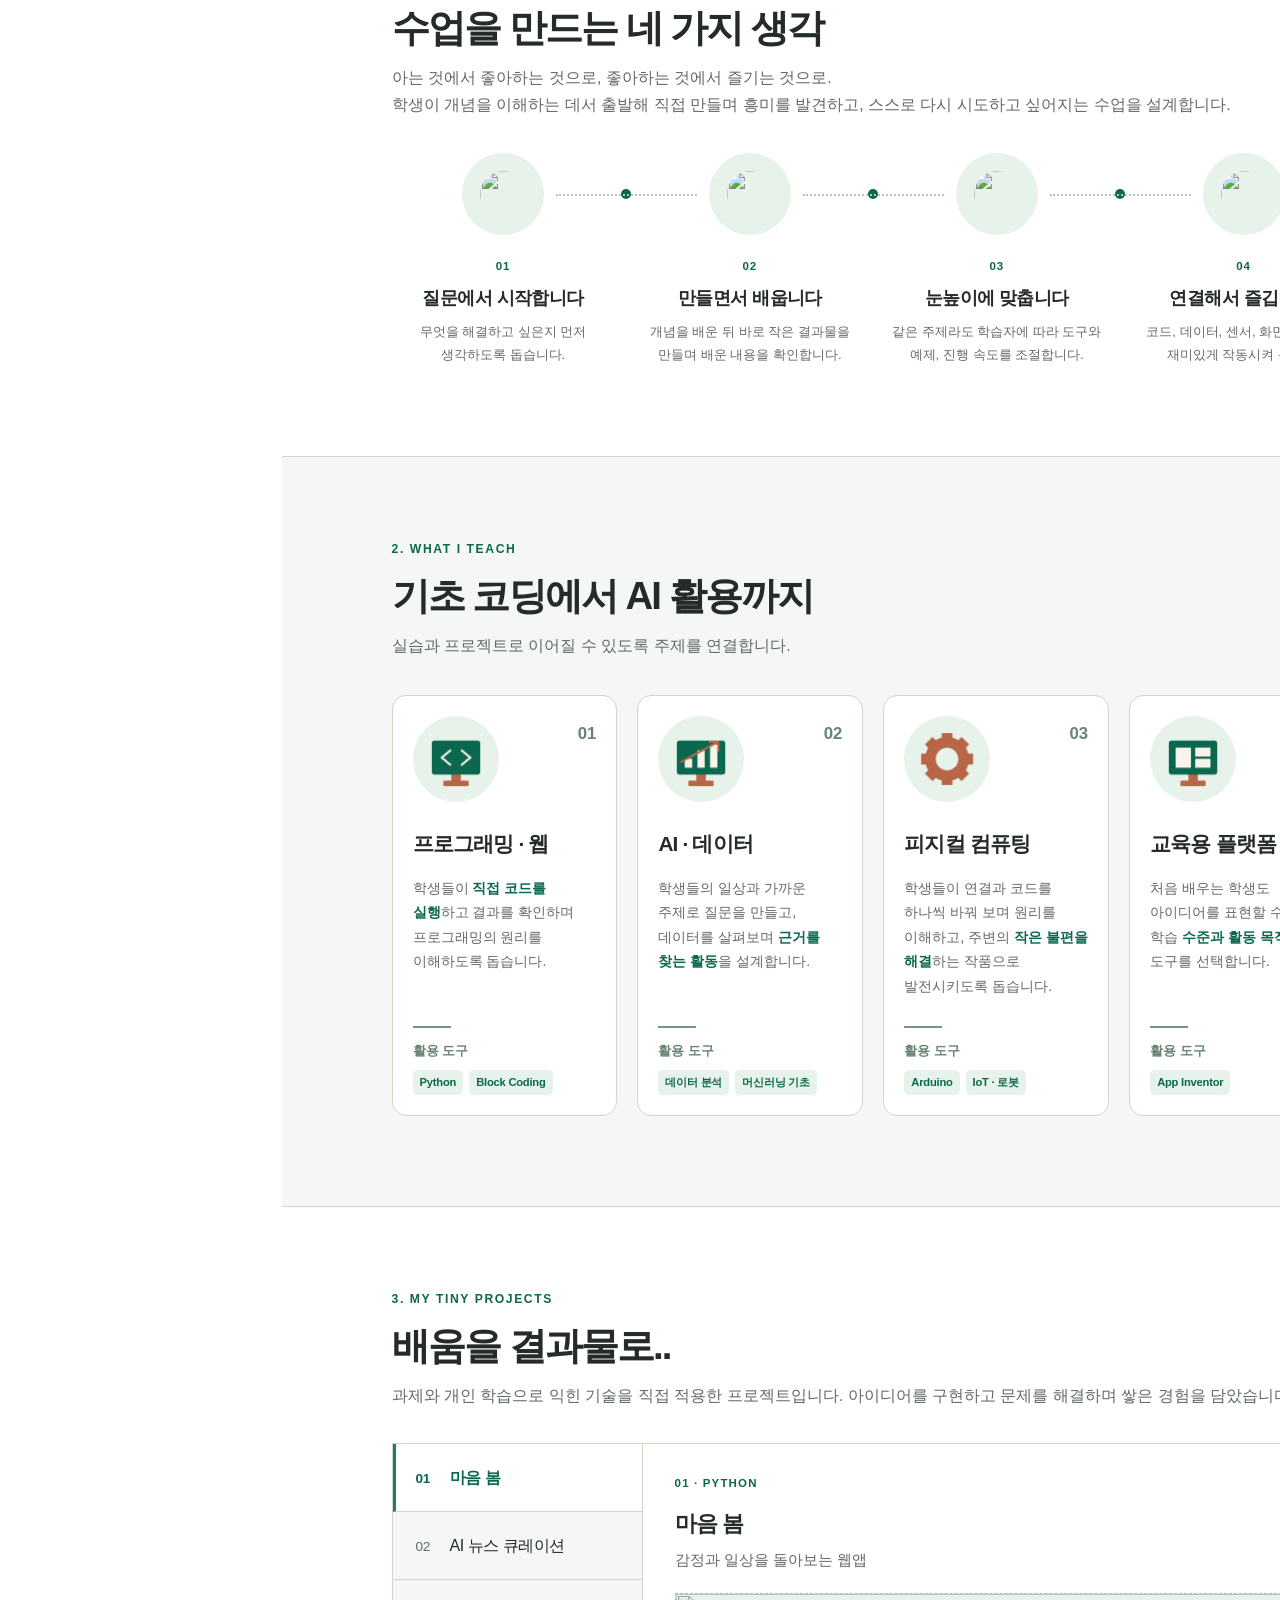
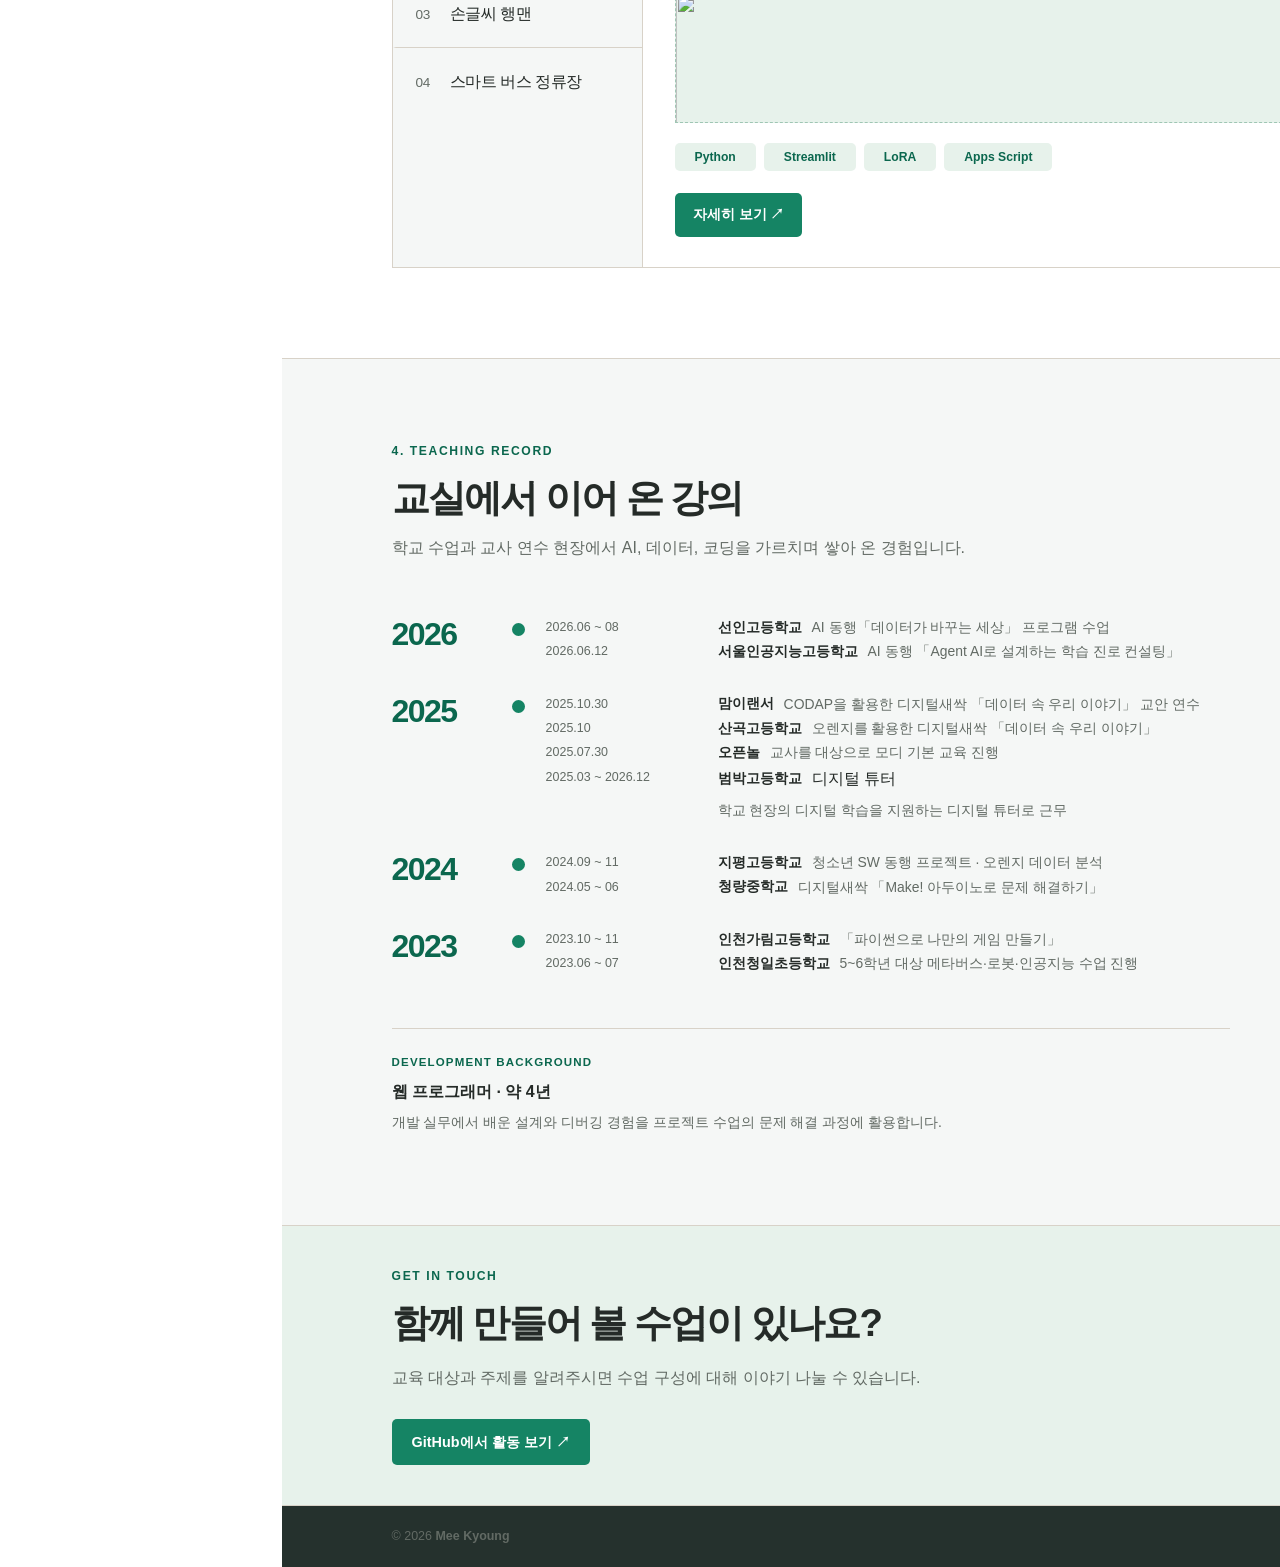
==== commit 78bb4eb7: "1111 modify2" ====
--- a/index_v2.html
+++ b/index_v2.html
@@ -11,13 +11,12 @@
 <body>
   <!-- 왼쪽 메뉴 시작 -->
   <header class="site-header">
-    <nav class="nav" aria-label="주 메뉴">
+    <nav class="nav">
       <a class="logo" href="#top">
         <strong>이미경 · Portfolio</strong>
         <span>Software educator<br>&amp; AI learner</span>
       </a>
-      <button class="menu-toggle" type="button" aria-label="메뉴 열기"
-              aria-expanded="false" aria-controls="nav-links">☰</button>
+      <button class="menu-toggle" type="button">☰</button>
 
       <div class="nav-links" id="nav-links">
         <a href="#philosophy"><small>01</small><span class="nav-label">PHILOSOPHY</span></a>
@@ -41,7 +40,7 @@
 스스로 이해하는<br>
 수업을 <span class="learn-emphasis">꿈꿉니다.</span></h1>
           <p class="hero-description">처음 코딩을 접하는 학생에게는 작은 결과물 하나도 소중한 시작이라고 생각합니다. 학생들이 자기 속도로 시도하고, 스스로 해냈다는 기쁨을 느낄 수 있도록 곁에서 돕고 싶습니다.</p>
-          <div class="hero-tags" aria-label="주요 강의 주제">
+          <div class="hero-tags">
               <span>파이썬</span><span>인공지능</span><span>데이터 분석</span><span>아두이노</span><span>로봇</span><span>마이크로비트</span>
           </div>
         </div>
@@ -115,7 +114,7 @@
               <div class="icon-circle">
                 <img src="./img/icon_code.png" alt="" width="58" height="58">
               </div>
-              <span class="skill-card-number" aria-hidden="true">01</span>
+              <span class="skill-card-number">01</span>
             </div>
             <div class="card-content">
               <h3>프로그래밍 · 웹</h3>
@@ -123,7 +122,7 @@
             </div>
             <div class="card-footer">
               <p class="card-tools-label">활용 도구</p>
-              <div class="card-tags" aria-label="프로그래밍 · 웹 활용 도구">
+              <div class="card-tags">
                 <span>Python</span>
                 <span>Block Coding</span>
               </div>
@@ -135,7 +134,7 @@
               <div class="icon-circle">
                 <img src="./img/icon_chart.png" alt="" width="58" height="58">
               </div>
-              <span class="skill-card-number" aria-hidden="true">02</span>
+              <span class="skill-card-number">02</span>
             </div>
             <div class="card-content">
               <h3>AI · 데이터</h3>
@@ -143,7 +142,7 @@
             </div>
             <div class="card-footer">
               <p class="card-tools-label">활용 도구</p>
-              <div class="card-tags" aria-label="AI · 데이터 활용 도구">
+              <div class="card-tags">
                 <span>데이터 분석</span>
                 <span>머신러닝 기초</span>
               </div>
@@ -155,7 +154,7 @@
               <div class="icon-circle">
                 <img src="./img/icon_gear.png" alt="" width="58" height="58">
               </div>
-              <span class="skill-card-number" aria-hidden="true">03</span>
+              <span class="skill-card-number">03</span>
             </div>
             <div class="card-content">
               <h3>피지컬 컴퓨팅</h3>
@@ -163,7 +162,7 @@
             </div>
             <div class="card-footer">
               <p class="card-tools-label">활용 도구</p>
-              <div class="card-tags" aria-label="피지컬 컴퓨팅 활용 도구">
+              <div class="card-tags">
                 <span>Arduino</span>
                 <span>IoT · 로봇</span>
               </div>
@@ -175,7 +174,7 @@
               <div class="icon-circle">
                 <img src="./img/icon_platform.png" alt="" width="58" height="58">
               </div>
-              <span class="skill-card-number" aria-hidden="true">04</span>
+              <span class="skill-card-number">04</span>
             </div>
             <div class="card-content">
               <h3>교육용 플랫폼</h3>
@@ -183,15 +182,12 @@
             </div>
             <div class="card-footer">
               <p class="card-tools-label">활용 도구</p>
-              <div class="card-tags" aria-label="교육용 플랫폼 활용 도구">
+              <div class="card-tags">
                 <span>App Inventor</span>
-                <span>Teachable Machine</span>
-              </div>
-            </div>
-          </article>
-
-        </div>
-
+              </div>
+            </div>
+          </article>
+        </div>
       </div>
     </section>
     <!--  강의 분야 끝 -->
@@ -205,21 +201,21 @@
         <div class="project-split">
           <!--  왼쪽 프로젝트 목록 시작 -->
           <div class="project-list">
-            <button class="project-tab is-active" type="button" data-preview="maeum" aria-current="true"><small>01</small><span>마음 봄</span></button>
-            <button class="project-tab" type="button" data-preview="news"><small>02</small><span>AI 뉴스 큐레이션</span></button>
-            <button class="project-tab" type="button" data-preview="hangman"><small>03</small><span>손글씨 행맨</span></button>
-            <button class="project-tab" type="button" data-preview="iot"><small>04</small><span>스마트 버스 정류장</span></button>
+            <button class="project-tab is-active" type="button"><small>01</small><span>마음 봄</span></button>
+            <button class="project-tab" type="button"><small>02</small><span>AI 뉴스 큐레이션</span></button>
+            <button class="project-tab" type="button"><small>03</small><span>손글씨 행맨</span></button>
+            <button class="project-tab" type="button"><small>04</small><span>스마트 버스 정류장</span></button>
           </div>
           <!--   왼쪽 프로젝트 목록 끝 -->
           <!--   오른쪽 미리보기 패널 시작 (프로젝트마다 1개) -->
           <div class="project-preview">
-            <div class="project-pane" data-pane="maeum">
+            <div class="project-pane">
               <span class="project-top">01 · PYTHON </span>
               <strong>마음 봄</strong>
               <p class="project-summary">감정과 일상을 돌아보는 웹앱</p>
               <img class="project-shot" src="./img/mind_small.png">
               <div class="pill-list"><span>Python</span><span>Streamlit</span><span>LoRA</span><span>Apps Script</span></div>
-              <button class="project-more" type="button" data-project="maeum" aria-haspopup="dialog">자세히 보기 ↗</button>
+              <button class="project-more" type="button">자세히 보기 ↗</button>
             </div>
             <div class="project-pane" data-pane="news" hidden>
               <span class="project-top">02 · AI LITERACY</span>
@@ -227,7 +223,7 @@
               <p class="project-summary">AI 타임즈 최신 뉴스 Brifing 웹앱</p>
               <img class="project-shot" src="./img/news_small.png">
               <div class="pill-list"><span>Python</span><span>Streamlit</span><span>Gemini API</span></div>
-              <button class="project-more" type="button" data-project="news" aria-haspopup="dialog">자세히 보기 ↗</button>
+              <button class="project-more" type="button">자세히 보기 ↗</button>
             </div>
             <div class="project-pane" data-pane="hangman" hidden>
               <span class="project-top">03 · GAME</span>
@@ -235,7 +231,7 @@
               <p class="project-summary">직접 쓴 글자로 진행하는 단어 게임</p>
               <img class="project-shot" src="./img/hang_small.png">
               <div class="pill-list"><span>Python</span><span>Streamlit</span><span>EMNIST</span></div>
-              <button class="project-more" type="button" data-project="hangman" aria-haspopup="dialog">자세히 보기 ↗</button>
+              <button class="project-more" type="button">자세히 보기 ↗</button>
             </div>
             <div class="project-pane" data-pane="iot" hidden>
               <span class="project-top">04 · ARDUINO IOT</span>
@@ -243,7 +239,7 @@
               <p class="project-summary">전광판 웹앱, Arduino 버스정류장</p>
               <img class="project-shot" src="./img/bus_small.png">
               <div class="pill-list"><span>Arduino</span><span>Serial</span><span>Streamlit</span></div>
-              <button class="project-more" type="button" data-project="iot" aria-haspopup="dialog">자세히 보기 ↗</button>
+              <button class="project-more" type="button">자세히 보기 ↗</button>
             </div>
           </div>
           <!-- 오른쪽 미리보기 패널 끝 -->
@@ -252,9 +248,8 @@
     </section>
     <!--  프로젝트 끝 -->
 
-
     <!--  강의 경력 시작 -->
-    <section class="section section-tint" id="career" aria-labelledby="career-title">
+    <section class="section section-tint" id="career">
       <div class="wrap">
         <p class="section-label">4. TEACHING RECORD</p>
         <h2 id="career-title">교실에서 이어 온 강의</h2>
@@ -412,7 +407,7 @@
   <!-- 프로젝트 상세 팝업 끝 -->
 
   <!-- 푸터 시작 -->
-  <footer class="footer"><div class="wrap"><span>© <span id="year"></span> Mee Kyoung </span>&nbsp;</div></footer>
+  <footer class="footer"><div class="wrap"><span>© <span id="year"></span>&nbsp;<b>Mee Kyoung</b></span>&nbsp;</div></footer>
   <!-- 푸터 끝 -->
 </body>
-</html>
+</html>
--- a/lib/styles_v2.css
+++ b/lib/styles_v2.css
@@ -314,6 +314,7 @@
 .number-grid strong { font-size: 1.8rem; letter-spacing: -.04em; }
 .number-grid span { color: #d3dfd6; font-size: .78rem; }
 
+
 /* 5. 공통 섹션과 강의 분야 */
 .section { padding: 82px 0 90px; border-bottom: 1px solid var(--line); }
 .section-tint { background: var(--wash); }
@@ -594,7 +595,7 @@
 }
 .contact .section-label { color: var(--accent-dark); }
 .contact p:not(.section-label) { margin-bottom: 28px; color: var(--muted); }
-.footer { padding: 20px 0; color: var(--muted); font-size: .78rem; }
+.footer { padding: 20px 0; color: var(--muted); font-size: .78rem; background: var(--dark);}
 .footer .wrap { display: flex; justify-content: space-between; gap: 12px; }
 
 /* 11. TOP 버튼 */
@@ -656,6 +657,33 @@
   box-sizing: border-box;
 }
 #dialog-details p { white-space: pre-line; line-height: 1.8; }
+
+/* 팝업 상세 내용: 왼쪽 제목 + 오른쪽 내용 (에디토리얼형) */
+.detail-row {
+  display: grid;
+  grid-template-columns: 112px minmax(0, 1fr);
+  gap: 18px;
+  padding: 16px 0;
+  border-top: 1px solid var(--line);
+}
+.detail-row:first-child { border-top: 0; padding-top: 4px; }
+.detail-label {
+  color: var(--accent-dark);
+  font-size: .85rem;
+  font-weight: 700;
+  line-height: 1.6;
+  word-break: keep-all;
+}
+.detail-body { color: var(--muted); font-size: .91rem; line-height: 1.8; }
+.detail-body p { margin: 0 0 6px; }
+.detail-body p:last-child { margin-bottom: 0; }
+.detail-row:first-child .detail-body { color: var(--ink); font-size: 1rem; }
+.detail-item { display: grid; grid-template-columns: 28px minmax(0, 1fr); gap: 4px; padding: 4px 0; }
+.detail-item em { padding-top: 1px; color: var(--accent); font-size: .8rem; font-style: normal; font-weight: 800; }
+.detail-item b { color: var(--ink); font-weight: 700; }
+@media (max-width: 600px) {
+  .detail-row { grid-template-columns: 1fr; gap: 6px; }
+}
 
 /* 13. 반응형 — 동일 breakpoint를 한곳에 모았습니다. */
 @media (max-width: 1100px) {
